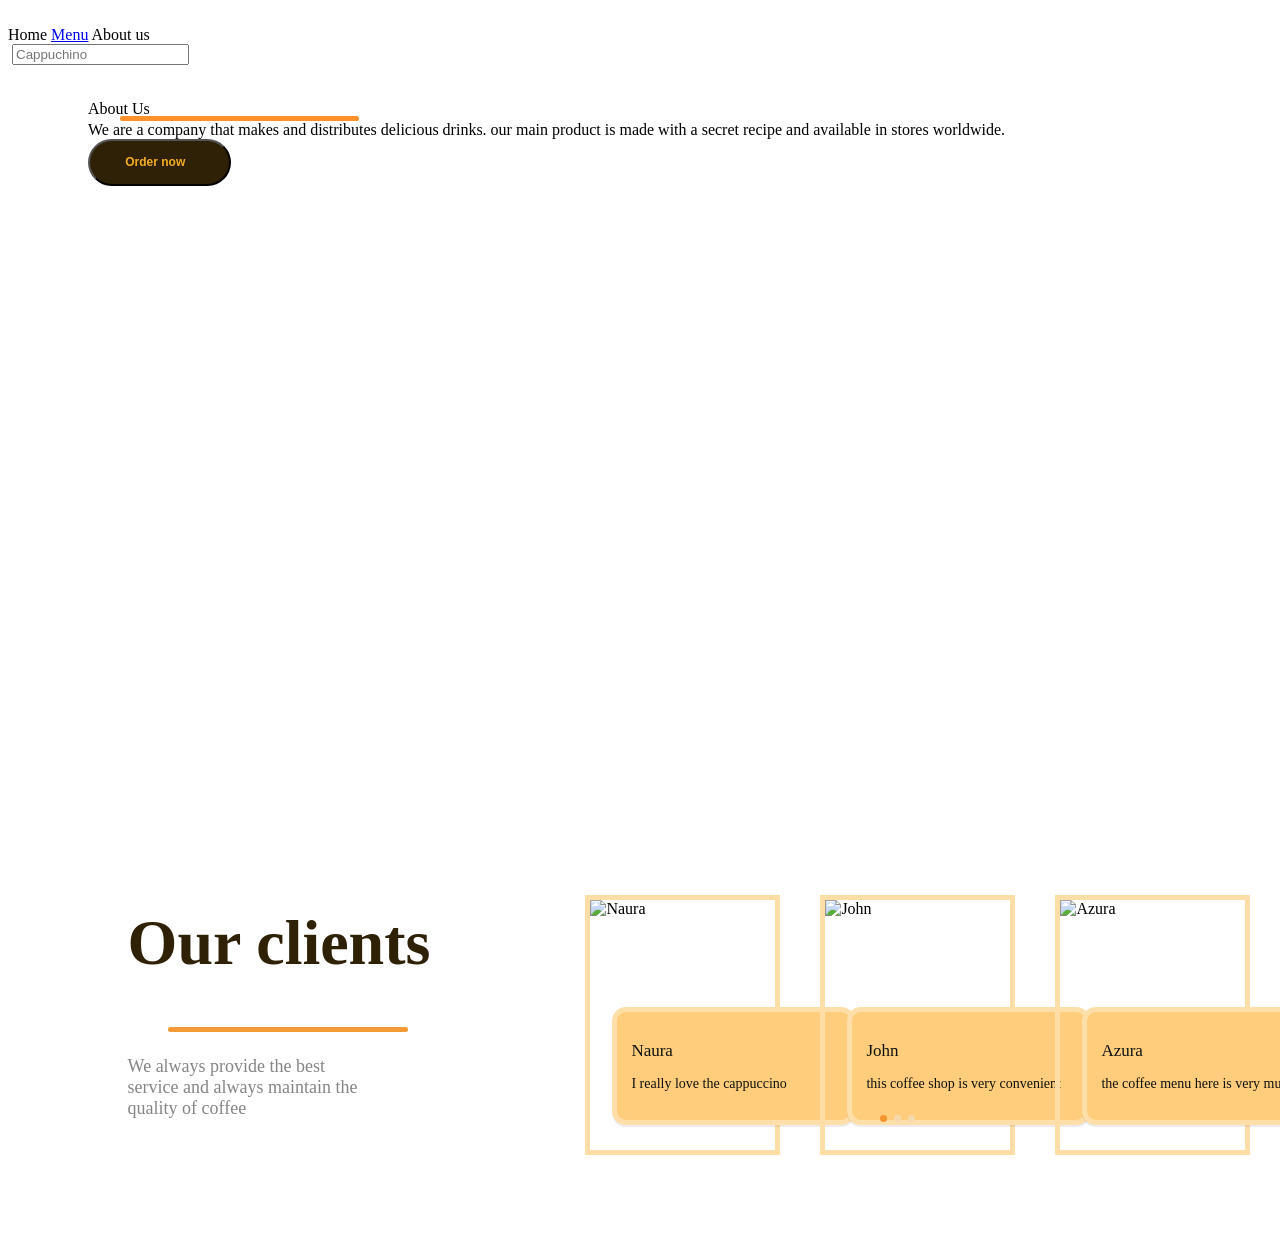
==== pages/about.html @ b90a372c "add about us page" ====
<!DOCTYPE html>
<html lang="en">

<head>
    <meta charset="UTF-8">
    <meta name="viewport" content="width=device-width, initial-scale=1.0">
    <link rel="preconnect" href="https://fonts.googleapis.com">
    <link rel="preconnect" href="https://fonts.gstatic.com" crossorigin>
    <link
        href="https://fonts.googleapis.com/css2?family=Poppins:ital,wght@0,100;0,200;0,300;0,400;0,500;0,600;0,700;0,800;0,900;1,100;1,200;1,300;1,400;1,500;1,600;1,700;1,800;1,900&display=swap"
        rel="stylesheet">
    <link rel="stylesheet" href="/assets/css/menu.css">
    <link rel="stylesheet" href="/assets/css/about.css">
    <title>About Us</title>
</head>

<body>
    <header class="about">
        <div class="banner">
            <div class="header">
                <div class="logo">
                    <img src="/assets/img/logo_coffe.svg" alt="">
                </div>
                <div class="nav">
                    <a>Home</a>
                    <a href="menu.html">Menu</a>
                    <a class="active">About us</a>
                </div>
                <div class="action">
                    <div class="search">
                        <img src="/assets/img/akar-icons_search.png" alt="">
                        <input type="text" placeholder="Cappuchino">
                    </div>
                    <div class="user">
                        <img src="/assets/img/image 2.png" alt="">
                    </div>
                    <div class="cart">
                        <img src="/assets/img/icons_cart.png" alt="">
                    </div>
                </div>
            </div>
            <div class="wrapper">
                <div class="img-banner">
                    <img src="/assets/img/about/banner/aboutUsImg.png" alt="">
                </div>
                <div class="introduction">
                    <div class="title">
                        About Us
                        <div class="line"></div>
                    </div>
                    <div class="description">
                        We are a company that makes and distributes delicious drinks. our main product is made with a
                        secret recipe and available in stores worldwide.
                    </div>
                    <button class="btn-order" id="btnOrder">
                        Order now
                        <img src="/assets/img/about/banner/arrow.png" alt="">
                    </button>
                </div>
            </div>
        </div>
    </header>
    <main>
        <!-- <div class="section2-ourClient">
            <div class="back"></div>
            <div class="front">
                <div class="infor">
                    <div class="title">
                        Our Clients
                        <div class="line"></div>
                    </div>
                    <div class="descript">
                        We always provide the best service and always maintain the quality of coffee
                    </div>
                </div>
                <div class="clients">
                    <div class="item">

                    </div>
                </div>
            </div>
        </div> -->
        <section class="clients">
            <div class="clients-bg">
                <img src="/assets/img/about/section2/bg-image.svg" alt="">
            </div>
            <div class="clients-content">
                <div class="clients-intro">
                    <h2>Our clients</h2>
                    <div class="title-line"></div>

                    <p>
                        We always provide the best<br>
                        service and always maintain the<br>
                        quality of coffee
                    </p>
                </div>
                <div class="clients-list">
                    <div class="client-card">
                        <img src="/assets/img/about/section2/clients1.png" alt="Naura">
                        <div class="client-info">
                            <h3>Naura</h3>
                            <p>
                                I really love the cappuccino
                            </p>
                        </div>
                    </div>
                    <div class="client-card">
                        <img src="/assets/img/about/section2/clients3.svg" alt="John">

                        <div class="client-info">
                            <h3>John</h3>
                            <p>
                                this coffee shop is very
                                convenient
                            </p>
                        </div>
                    </div>
                    <div class="client-card">
                        <img src="/assets/img/about/section2/clients2.png" alt="Azura">
                        <div class="client-info">
                            <h3>Azura</h3>
                            <p>
                                the coffee menu here is
                                very much
                            </p>
                        </div>
                    </div>

                </div>
                <div class="slider-dots">
                    <span class="active"></span>
                    <span></span>
                    <span></span>
                </div>

            </div>
        </section>
    </main>
</body>

</html>
---- assets/css/about.css ----
.about {
    background-image: url(/assets/img/about/banner/Hero.svg) !important;
    height: 740px;
    align-items: flex-start;
}
.introduction .title {
    line-height: 95%;
    width: 302px;
}
.introduction .title .line {
    background: #FF902B;
    width: 239px;
    height: 5px;
    border-radius: 12px;
    margin: 0 auto;
}
.btn-order {
    background: #2F2105;
    width: 142.59413146972656px;
    height: 46.59033966064453px;
    border-radius: 33px;
    display: flex;
    align-items: center;
    justify-content: center;
    gap: 8px;
    color: #F4AE26;
    font-weight: 700;
    font-size: 12px;
    cursor: pointer;
}

.banner .wrapper {
    display: flex;
    flex-direction: row;
    gap: 80px;
}
.img-banner {
    margin-top: 100px;
}

.clients {
    width: 100%;
    height: 500px;
    display: flex;
    align-items: center;
    justify-content: center;
    position: relative;
}
.clients-bg {
    display: flex;
    position: absolute;
    left: 0;
}
.clients-content {
    position: relative;
    width: 95%;
    display: flex;
    align-items: center;
}
.clients-intro {
    position: relative;
    z-index: 2;
    width: 42%;
    padding-left: 88px;
}

.clients-intro h2 {
    font-size: 64px;
    font-weight: 600;
    color: #2F2105;;
    line-height: 97%;
}

.title-line {
    width: 240px;
    height: 5px;
    margin-top: 0px;
    margin-bottom: 24px;
    margin-left: 40px;
    background: #f39a35;
    border-radius: 10px;
    
}

.clients-intro p {
    font-size: 18px;
    color: #858585;
}

.clients-list {
    position: relative;
    z-index: 2;
    width: 58%;
    display: flex;
    align-items: flex-start;
    gap: 50px;
    padding-top: 44px;
}

.client-card {
    position: relative;
    width: 185px;
    height: 250px;
    flex-shrink: 0;
}

.client-card > img {
    width: 185px;
    height: 250px;
    object-fit: cover;
    display: block;
    border: 5px solid #ffdda7;
}

.client-info {
    position: absolute;
    left: 27px;
    bottom: 20px;
    width: 205px;
    min-height: 82px;
    padding: 12px 14px;
    background: #ffcd7c;
    border: 5px solid #ffdfa9;
    border-radius: 14px;
    box-shadow: 0 2px 0 rgba(0, 0, 0, 0.08);
}

.client-info h3 {
    font-size: 17px;
    font-weight: 500;
    margin-bottom: 3px;
    color: #111;
}

.client-info p {
    font-size: 14px;
    line-height: 1.35;
    color: #111;
}

.slider-dots {
    position: absolute;

    bottom: 23px;
    left: 70%;
    display: flex;
    gap: 7px;
    z-index: 5;
}

.slider-dots span {
    width: 7px;
    height: 7px;
    border-radius: 50%;
    background: #f6d8ae;
}
.slider-dots .active {
    background: #f79432;
}
@media (max-width: 1000px) {
    .clients-content {
        min-height: 600px;

        flex-direction: column;
        align-items: flex-start;
    }
    .clients-intro {
        width: 100%;
        padding: 40px;
    }

    .clients-list {
        width: 100%;
        padding: 0 40px 40px;

        overflow-x: auto;

        gap: 40px;
    }

    .slider-dots {
        left: 50%;
        transform: translateX(-50%);
    }
}
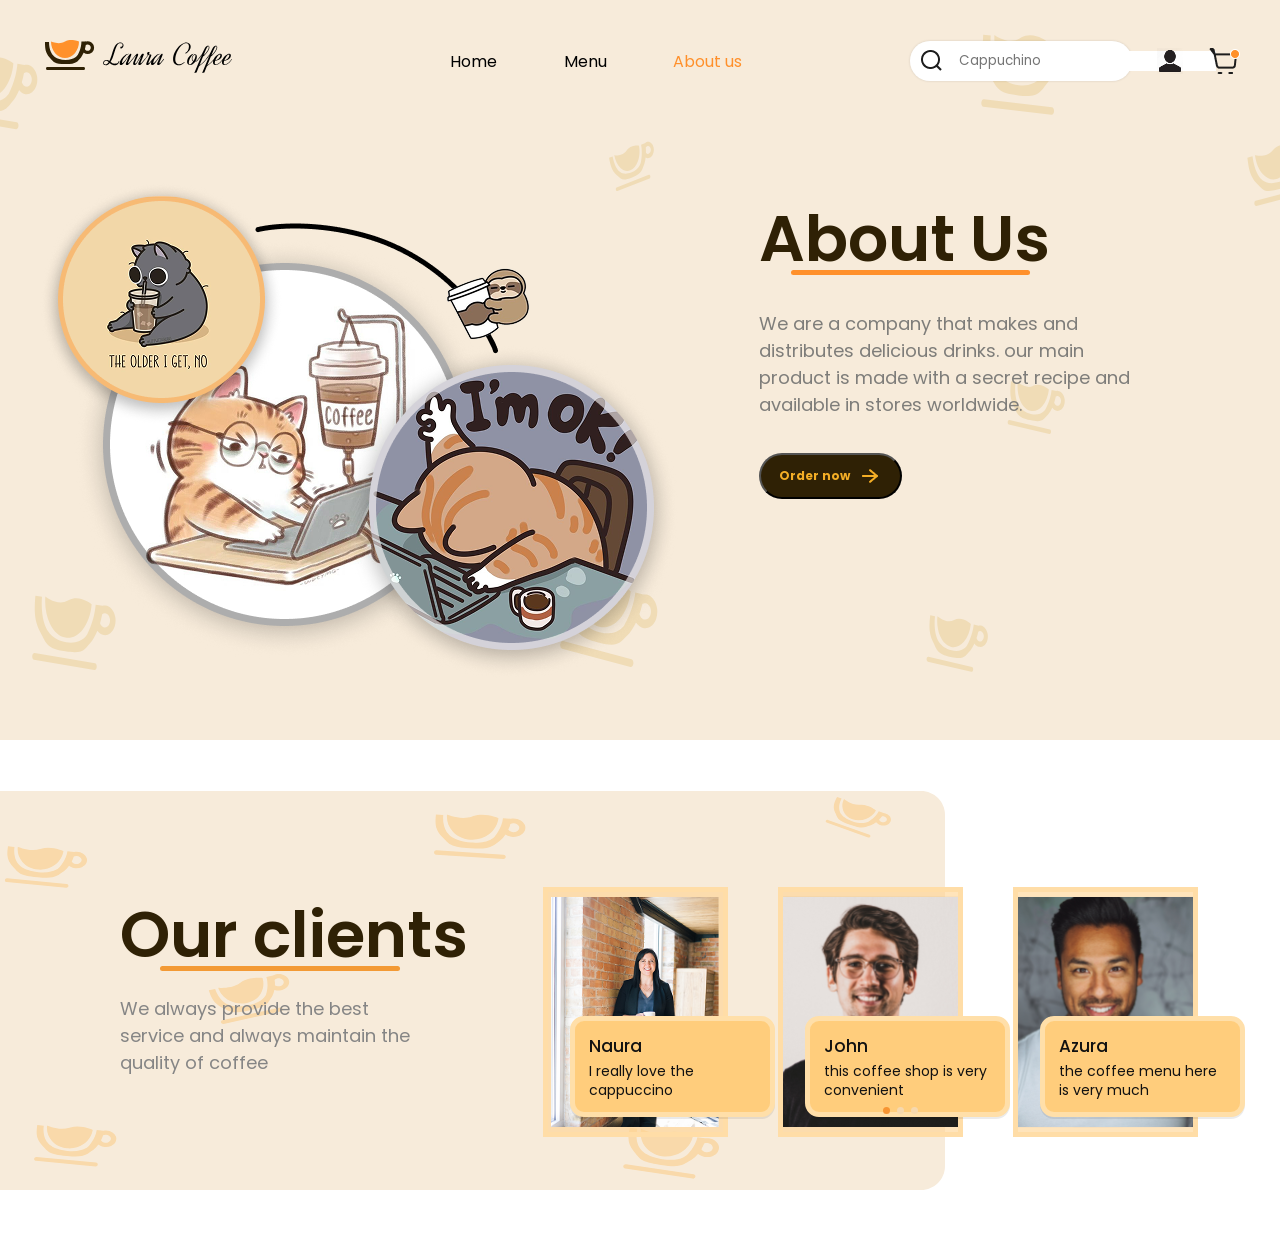
==== commit 5001a9ec: "restore menu and assets" ====
--- a/pages/about.html
+++ b/pages/about.html
@@ -117,7 +117,7 @@
                         </div>
                     </div>
                     <div class="client-card">
-                        <img src="/assets/img/about/section2/clients2.png" alt="Azura">
+                        <img src="/assets/img/about/section2/clients2.svg" alt="Azura">
                         <div class="client-info">
                             <h3>Azura</h3>
                             <p>
--- a/assets/css/menu.css
+++ b/assets/css/menu.css
@@ -0,0 +1,318 @@
+* {
+    font-family: 'Poppins';
+    margin: 0;
+    padding: 0;
+    box-sizing: border-box;
+}
+
+header {
+    background-color: #F6EBDA;
+    display: flex;
+    align-items: center;
+    justify-content: center;
+    position: relative;
+
+}
+.nav a {
+    text-decoration: none;
+    color: #000000;
+}
+.nav .active {
+    color: #FF902B;
+}
+.hat-caffe {
+    display: flex;
+    position: absolute;
+    z-index: 1;
+    right: 0;
+    top: 0;
+}
+.tach-caffe {
+    display: flex;
+    position: absolute;
+    z-index: 2;
+    right: 150px;
+    top: 150px;
+}
+.banner {
+    top: 0;
+    width: 95%;
+    max-width: 1200px;
+    height: 671px;
+    z-index: 3;
+    background-color: transparent;
+}
+.banner .header {
+    width: 100%;
+    display: flex;
+    flex-direction: row;
+    justify-content: space-between;
+    align-items: center;
+    margin-top: 40px;
+}
+.header .nav {
+    width: 292px;
+    display: flex;
+    flex-direction: row;
+    align-items: center;
+    justify-content: space-between;
+}
+.header .nav p {
+    font-weight: 400;
+    font-size: 18px;
+    cursor: pointer;
+}
+.header .action {
+    gap: 25px;
+    display: flex;
+    flex-direction: row;
+    align-items: center;
+    justify-content: center;
+}
+.header .action .search {
+    display: flex;
+    flex-direction: row;
+    align-items: center;
+    justify-content: flex-start;
+    width: 222px;
+    padding: 8px 10px;
+    background-color: #FFFFFF;
+    box-shadow: 6px 2px 24px 0px #00000021;
+    box-shadow: -2px -2px 5px 0px #FFFFFF1A inset, 0.5px 0.5px 3.7px 0px #FFFFFFA1 inset, 0px 0px 2.5px 0px #00000024;
+    border-radius: 35px;
+    gap: 15px;
+}
+.search input {
+    outline: none;
+    border: none;
+}
+.header .action .user,.cart {
+    display: flex;
+    align-items: center;
+    justify-content: center;
+    cursor: pointer;
+    
+}
+.introduction {
+    display: flex;
+    flex-direction: column;
+    gap: 35px;
+    width: 400px;
+    margin-top: 127px;
+}
+.introduction .title {
+    font-weight: 600;
+    font-size: 64px;
+    color: #2F2105;
+    display: flex;
+    flex-wrap: wrap;
+}
+.introduction .title span {
+    color: #FF902B;
+}
+.introduction .description {
+    font-weight: 400;
+    font-size: 18px;
+    color: #7E7D7A;
+}
+.section2-filter {
+    width: 100%;
+    background: #F9D9AA;
+    display: flex;
+    align-items: center;
+    justify-content: center;
+}
+.section2-filter .wrap {
+    width: 95%;
+    max-width: 1200px;
+    display: flex;
+    align-items: center;
+    justify-content: space-between;
+    padding: 24px;
+
+}
+.wrap .wrap-left {
+    display: flex;
+    align-items: center;
+    justify-content: center;
+    flex-direction: row;
+    gap: 25px;
+}
+.wrap-left .line {
+    width: 2px;
+    height: 37px;
+    background-color: gray;
+}
+.wrap-left p {
+    font-weight: 400;
+    font-size: 16px
+}
+.wrap .wrap-right {
+    display: flex;
+    flex-direction: row;
+    gap: 30px;
+    align-items: center;
+}
+.wrap-right .item {
+    display: flex;
+    align-items: center;
+    gap: 15px;
+
+}
+.item p {
+    font-weight: 400;
+    font-size: 20px;
+}
+.item .quantity {
+    width: 55px;
+    height: 55px;
+    border-radius: 5px;
+    background-color: #FFFFFF;
+    display: flex;
+    align-items: center;
+    justify-content: center;
+    color: #9F9F9F;
+}
+#sort {
+    width: 188px;
+}
+.section3-menu {
+    display: flex;
+    align-items: center;
+    justify-content: center;
+    flex-direction: column;
+}
+.section3-menu .title {
+    font-family: "Dynalight";
+    font-weight: 400;
+    font-size: 96px;
+    margin: 30px;
+}
+.section3-menu .show-card {
+    width: 93%;
+    max-width: 1135px;
+    display: flex;
+    flex-wrap: wrap;
+    justify-content: space-between;
+    row-gap: 30px;
+}
+.show-card .product-card {
+    width: calc((100% - 32px * 2) / 3);
+    padding: 24.7px;
+    backdrop-filter: blur(4px);
+    box-shadow: 0px 6px 16px 0px #00000029;
+    border-radius: 12px;
+}
+
+.product-image img {
+    position: relative;
+}
+.product-image .rating {
+    position: absolute;
+    top: 37px;
+    left: 35px;
+    background: #FFFFFF;
+    padding: 3px 10px;
+    border-radius: 50px;
+    border: 4px solid #00000032;
+}
+.product-card .product-info {
+    display: flex;
+    width: 100%;
+    flex-direction: row;
+    align-items: center;
+    justify-content: space-between;
+}
+.product-info .product-text{
+    display: flex;
+    flex-direction: column;
+    gap: 5px;
+    width: 130px;
+}
+.product-text h3 {
+    font-weight: 600;
+    font-size: 24px;
+}
+.product-text p {
+    font-weight: 600;
+    font-size: 14px;
+    color: #7E7D7A;
+}
+.product-info .product-right {
+    display: flex;
+    flex-direction: column;
+    gap: 5px;
+}
+.product-right .price {
+    font-weight: 700;
+    font-size: 24px;
+    color: #2F2105;
+}
+.product-right .cart-btn {
+    width: 43px;
+    height: 43px;
+    border-radius: 64px;
+    background: #FF902B;
+    border: none;
+    display: flex;
+    align-items: center;
+    justify-content: center;
+    cursor: pointer;
+}
+.section3-menu .arrow {
+    display: flex;
+    align-items: center;
+    justify-content: center;
+    gap: 20px;
+    margin-bottom: 30px;
+}
+.arrow .page-number {
+    padding: 15px 25px;
+    cursor: pointer;
+    background: #F9F1E7;
+    font-weight: 400;
+    font-size: 20px;
+    border-radius: 10px;
+}
+.page-number.active {
+    background-color: #B88E2F;
+    color: #FFFFFF;
+}
+.section4-support {
+    width: 100%;
+    background-color: #f5ece1;
+    display: flex;
+    align-items: center;
+    justify-content: center;
+}
+.section4-support .wrap {
+    width: 95%;
+    max-width: 1135px;
+    display: flex;
+    flex-direction: row;
+    align-items: center;
+    justify-content: space-between;
+    margin: 80px 0;
+}
+.section4-support .wrap .item {
+    display: flex;
+    flex-direction: row;
+    align-items: center;
+    justify-content: center;
+    gap: 10px;
+}
+.item .descript {
+    display: flex;
+    flex-direction: column;
+    gap: 3px;
+}
+.descript .title {
+    color: #242424;
+    font-weight: 600;
+    font-size: 25px;
+}
+.descript .infor {
+    font-weight: 400;
+    font-size: 20px;
+    color: #898989;
+}
